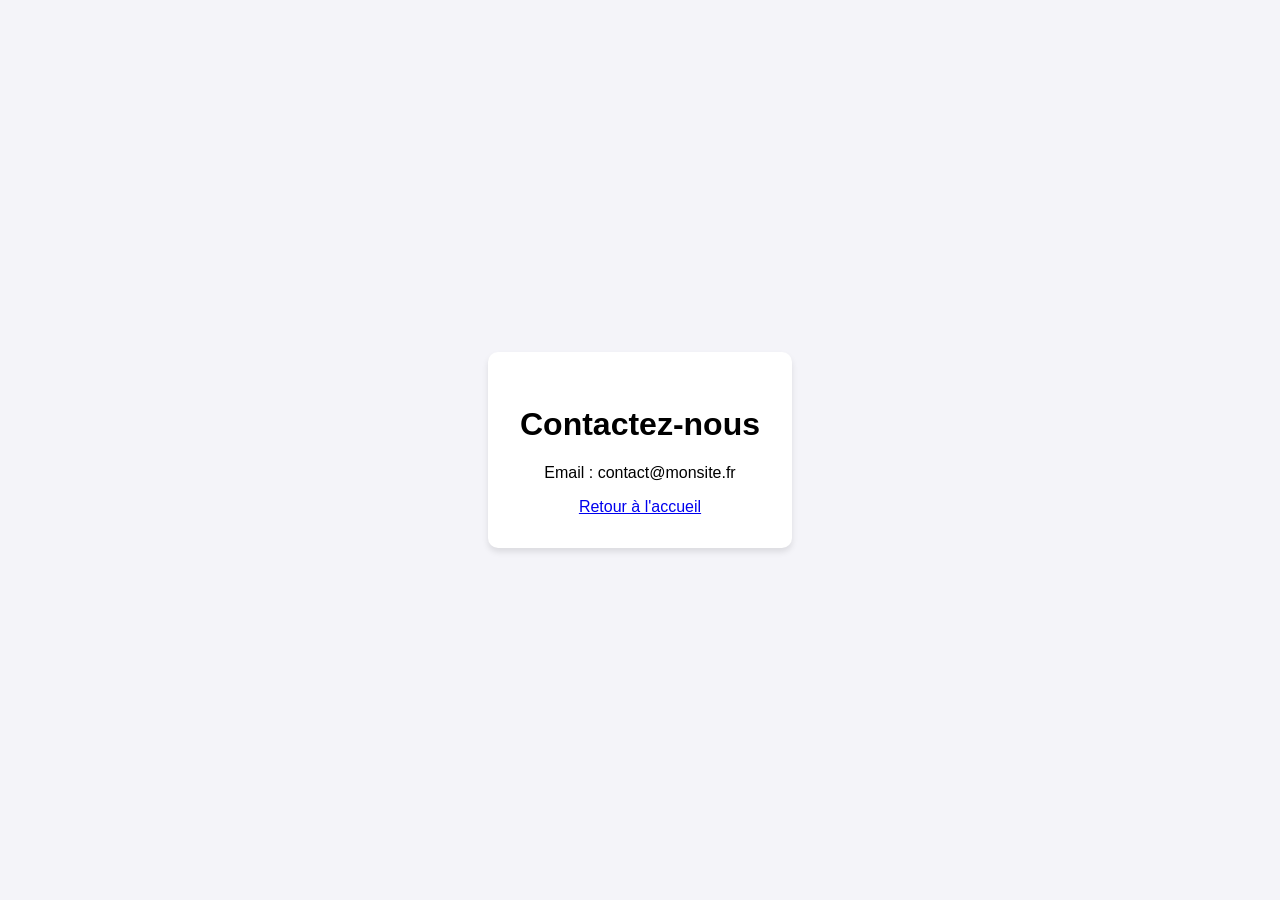
==== contact.html @ c43c8aea "page contact added" ====
<!DOCTYPE html>
<html lang="fr">
<head>
    <meta charset="UTF-8">
    <title>Contact</title>
    <link rel="stylesheet" href="css/ligne.css">
</head>
<body>
    <div class="card">
        <h1>Contactez-nous</h1>
        <p>Email : contact@monsite.fr</p>
        <a href="index.html">Retour à l'accueil</a>
    </div>
</body>
</html>
---- css/ligne.css ----
body {
    font-family: Arial, sans-serif;
    background-color: #f4f4f9;
    display: flex;
    justify-content: center;
    align-items: center;
    height: 100vh;
    margin: 0;
}

.card {
    background: white;
    padding: 2rem;
    border-radius: 10px;
    box-shadow: 0 4px 6px rgba(0,0,0,0.1);
    text-align: center;
}

.ligne-graphique {
    height: 5px;
    width: 100%;
    background: linear-gradient(90deg, #007bff, #ff007f);
    margin-top: 20px;
    border-radius: 5px;
h1 {
    color: #333;
    font-size: 2.5rem;
    text-transform: uppercase;
    letter-spacing: 2px;
}
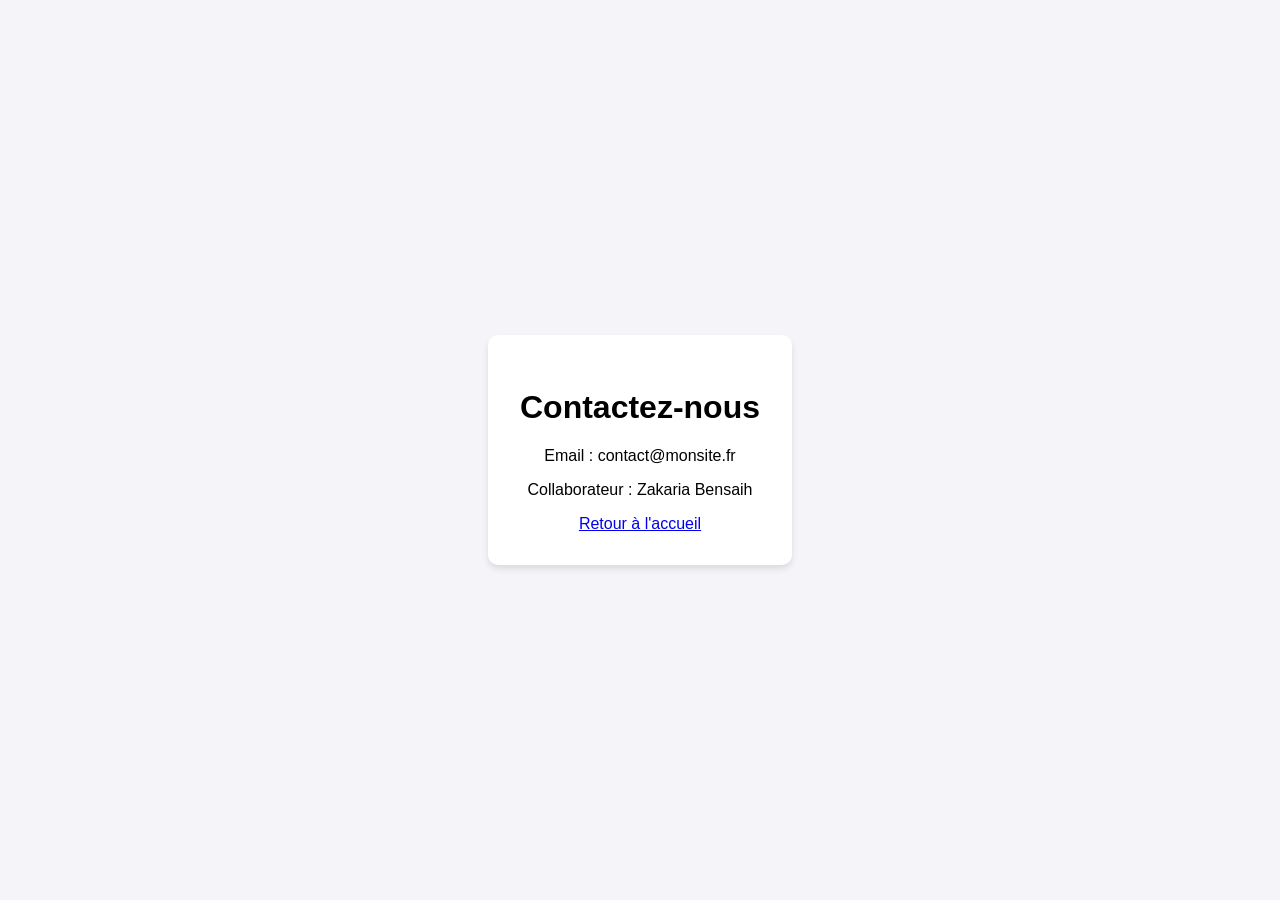
==== commit e1a09187: "Ajout de mon nom à la page contact" ====
--- a/contact.html
+++ b/contact.html
@@ -9,6 +9,7 @@
     <div class="card">
         <h1>Contactez-nous</h1>
         <p>Email : contact@monsite.fr</p>
+	<p>Collaborateur : Zakaria Bensaih</p>
         <a href="index.html">Retour à l'accueil</a>
     </div>
 </body>
--- a/css/ligne.css
+++ b/css/ligne.css
@@ -23,8 +23,10 @@
     margin-top: 20px;
     border-radius: 5px;
 h1 {
-    color: #333;
+    color: green;
     font-size: 2.5rem;
     text-transform: uppercase;
     letter-spacing: 2px;
 }
+/* Commentaire pour forcer un commit */
+
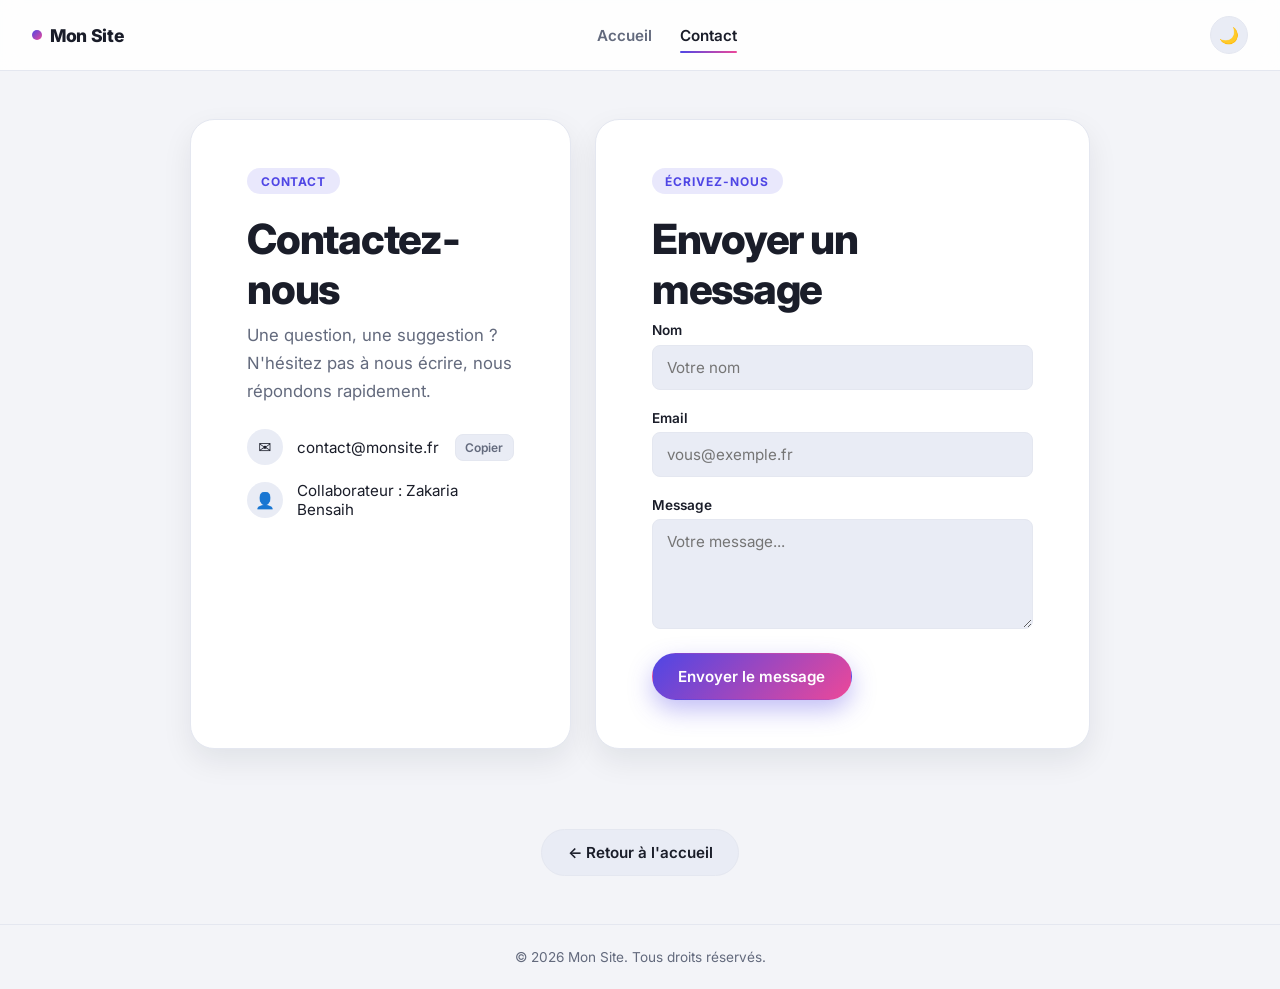
==== commit 8b67a50e: "some changes" ====
--- a/contact.html
+++ b/contact.html
@@ -2,15 +2,87 @@
 <html lang="fr">
 <head>
     <meta charset="UTF-8">
-    <title>Contact</title>
+    <meta name="viewport" content="width=device-width, initial-scale=1.0">
+    <title>Mon Site — Contact</title>
+
+    <link rel="preconnect" href="https://fonts.googleapis.com">
+    <link rel="preconnect" href="https://fonts.gstatic.com" crossorigin>
+    <link href="https://fonts.googleapis.com/css2?family=Inter:wght@300;400;600;700;800&display=swap" rel="stylesheet">
+
     <link rel="stylesheet" href="css/ligne.css">
 </head>
 <body>
-    <div class="card">
-        <h1>Contactez-nous</h1>
-        <p>Email : contact@monsite.fr</p>
-	<p>Collaborateur : Zakaria Bensaih</p>
-        <a href="index.html">Retour à l'accueil</a>
-    </div>
+
+    <nav class="navbar">
+        <div class="nav-brand"><span class="dot"></span> Mon Site</div>
+        <div class="nav-links">
+            <a href="index.html">Accueil</a>
+            <a href="contact.html">Contact</a>
+        </div>
+        <div class="nav-actions">
+            <button class="theme-toggle" aria-label="Changer de thème">🌙</button>
+            <button class="nav-toggle" aria-label="Ouvrir le menu">☰</button>
+        </div>
+    </nav>
+
+    <main>
+        <div class="contact-grid">
+            <div class="card">
+                <span class="eyebrow">Contact</span>
+                <h1>Contactez-nous</h1>
+                <p>Une question, une suggestion ? N'hésitez pas à nous écrire, nous répondons rapidement.</p>
+
+                <ul class="info-list">
+                    <li>
+                        <span class="info-icon">✉️</span>
+                        <span>contact@monsite.fr</span>
+                        <button class="copy-btn" data-copy="contact@monsite.fr">Copier</button>
+                    </li>
+                    <li>
+                        <span class="info-icon">👤</span>
+                        <span>Collaborateur : Zakaria Bensaih</span>
+                    </li>
+                </ul>
+            </div>
+
+            <div class="card">
+                <span class="eyebrow">Écrivez-nous</span>
+                <h1>Envoyer un message</h1>
+
+                <form id="contact-form" novalidate>
+                    <div class="form-group">
+                        <label for="name">Nom</label>
+                        <input type="text" id="name" name="name" placeholder="Votre nom" required>
+                        <span class="error">Merci d'indiquer votre nom (2 caractères min.).</span>
+                    </div>
+
+                    <div class="form-group">
+                        <label for="email">Email</label>
+                        <input type="email" id="email" name="email" placeholder="vous@exemple.fr" required>
+                        <span class="error">Merci de saisir une adresse email valide.</span>
+                    </div>
+
+                    <div class="form-group">
+                        <label for="message">Message</label>
+                        <textarea id="message" name="message" placeholder="Votre message..." required></textarea>
+                        <span class="error">Votre message doit contenir au moins 10 caractères.</span>
+                    </div>
+
+                    <button type="submit" class="btn btn-primary">Envoyer le message</button>
+                    <div id="form-status" class="form-status">✅ Message envoyé avec succès !</div>
+                </form>
+            </div>
+        </div>
+
+        <div class="cta-group">
+            <a href="index.html" class="btn btn-secondary">← Retour à l'accueil</a>
+        </div>
+    </main>
+
+    <footer>
+        &copy; 2026 Mon Site. Tous droits réservés.
+    </footer>
+
+    <script src="js/main.js"></script>
 </body>
 </html>
--- a/css/ligne.css
+++ b/css/ligne.css
@@ -1,32 +1,581 @@
+/* =========================================================
+   Design system - variables
+   ========================================================= */
+:root {
+    --bg: #f3f4f8;
+    --bg-alt: #e9ecf5;
+    --card-bg: #ffffff;
+    --text-main: #1a1d29;
+    --text-muted: #636a7d;
+    --border: #e4e7f0;
+
+    --primary: #4f46e5;
+    --primary-light: #818cf8;
+    --accent: #ec4899;
+    --success: #16a34a;
+    --danger: #dc2626;
+
+    --radius-lg: 24px;
+    --radius-md: 14px;
+    --radius-sm: 8px;
+
+    --shadow-sm: 0 1px 3px rgba(17, 20, 34, 0.06);
+    --shadow-md: 0 12px 30px rgba(17, 20, 34, 0.08);
+    --shadow-lg: 0 25px 50px rgba(17, 20, 34, 0.12);
+
+    color-scheme: light;
+}
+
+:root[data-theme="dark"] {
+    --bg: #0f1117;
+    --bg-alt: #161925;
+    --card-bg: #1a1d29;
+    --text-main: #eef0f6;
+    --text-muted: #9aa1b4;
+    --border: #2a2e3f;
+
+    --shadow-sm: 0 1px 3px rgba(0, 0, 0, 0.4);
+    --shadow-md: 0 12px 30px rgba(0, 0, 0, 0.45);
+    --shadow-lg: 0 25px 50px rgba(0, 0, 0, 0.55);
+
+    color-scheme: dark;
+}
+
+/* =========================================================
+   Reset & base
+   ========================================================= */
+* {
+    margin: 0;
+    padding: 0;
+    box-sizing: border-box;
+}
+
+html {
+    scroll-behavior: smooth;
+}
+
 body {
-    font-family: Arial, sans-serif;
-    background-color: #f4f4f9;
-    display: flex;
+    font-family: 'Inter', system-ui, sans-serif;
+    background: var(--bg);
+    color: var(--text-main);
+    min-height: 100vh;
+    display: flex;
+    flex-direction: column;
+    transition: background-color 0.3s ease, color 0.3s ease;
+}
+
+a {
+    color: inherit;
+    text-decoration: none;
+}
+
+button {
+    font-family: inherit;
+}
+
+/* =========================================================
+   Navigation
+   ========================================================= */
+.navbar {
+    position: sticky;
+    top: 0;
+    z-index: 100;
+    display: flex;
+    align-items: center;
+    justify-content: space-between;
+    padding: 1rem 2rem;
+    background: color-mix(in srgb, var(--card-bg) 85%, transparent);
+    backdrop-filter: blur(10px);
+    border-bottom: 1px solid var(--border);
+}
+
+.nav-brand {
+    display: flex;
+    align-items: center;
+    gap: 0.5rem;
+    font-weight: 800;
+    font-size: 1.1rem;
+    letter-spacing: -0.02em;
+}
+
+.nav-brand .dot {
+    width: 10px;
+    height: 10px;
+    border-radius: 50%;
+    background: linear-gradient(135deg, var(--primary), var(--accent));
+}
+
+.nav-links {
+    display: flex;
+    align-items: center;
+    gap: 1.75rem;
+}
+
+.nav-links a {
+    position: relative;
+    font-weight: 600;
+    font-size: 0.95rem;
+    color: var(--text-muted);
+    padding: 0.25rem 0;
+    transition: color 0.2s ease;
+}
+
+.nav-links a::after {
+    content: "";
+    position: absolute;
+    left: 0;
+    bottom: -4px;
+    width: 0;
+    height: 2px;
+    border-radius: 2px;
+    background: linear-gradient(90deg, var(--primary), var(--accent));
+    transition: width 0.25s ease;
+}
+
+.nav-links a:hover,
+.nav-links a.active {
+    color: var(--text-main);
+}
+
+.nav-links a:hover::after,
+.nav-links a.active::after {
+    width: 100%;
+}
+
+.nav-actions {
+    display: flex;
+    align-items: center;
+    gap: 0.75rem;
+}
+
+.theme-toggle {
+    display: flex;
+    align-items: center;
     justify-content: center;
-    align-items: center;
-    height: 100vh;
-    margin: 0;
+    width: 38px;
+    height: 38px;
+    border-radius: 50%;
+    border: 1px solid var(--border);
+    background: var(--bg-alt);
+    color: var(--text-main);
+    cursor: pointer;
+    font-size: 1rem;
+    transition: transform 0.2s ease, background 0.2s ease;
+}
+
+.theme-toggle:hover {
+    transform: rotate(15deg) scale(1.05);
+}
+
+.nav-toggle {
+    display: none;
+    width: 38px;
+    height: 38px;
+    border-radius: var(--radius-sm);
+    border: 1px solid var(--border);
+    background: var(--bg-alt);
+    cursor: pointer;
+    align-items: center;
+    justify-content: center;
+    font-size: 1.1rem;
+    color: var(--text-main);
+}
+
+/* =========================================================
+   Layout / main
+   ========================================================= */
+main {
+    flex: 1;
+    display: flex;
+    flex-direction: column;
+    align-items: center;
+    padding: 3rem 1.5rem;
+    gap: 3rem;
 }
 
 .card {
-    background: white;
-    padding: 2rem;
+    background: var(--card-bg);
+    padding: 3rem 3.5rem;
+    border-radius: var(--radius-lg);
+    box-shadow: var(--shadow-md);
+    text-align: center;
+    max-width: 560px;
+    width: 100%;
+    border: 1px solid var(--border);
+    transition: transform 0.3s ease, box-shadow 0.3s ease, background-color 0.3s ease;
+}
+
+.card:hover {
+    transform: translateY(-4px);
+    box-shadow: var(--shadow-lg);
+}
+
+.eyebrow {
+    display: inline-block;
+    font-size: 0.75rem;
+    font-weight: 700;
+    letter-spacing: 0.08em;
+    text-transform: uppercase;
+    color: var(--primary);
+    background: color-mix(in srgb, var(--primary) 12%, transparent);
+    padding: 0.35rem 0.85rem;
+    border-radius: 999px;
+    margin-bottom: 1.25rem;
+}
+
+.greeting-title,
+.card h1 {
+    font-size: 2.6rem;
+    font-weight: 800;
+    letter-spacing: -0.03em;
+    margin-bottom: 0.5rem;
+    color: var(--text-main);
+}
+
+.greeting-subtitle,
+.card p {
+    font-size: 1.05rem;
+    font-weight: 400;
+    color: var(--text-muted);
+    line-height: 1.65;
+}
+
+/* =========================================================
+   Animated gradient line
+   ========================================================= */
+.ligne-graphique-container {
+    width: 100%;
+    display: flex;
+    justify-content: center;
+    margin: 1.75rem 0;
+}
+
+.ligne-graphique {
+    height: 6px;
+    width: 0;
+    background: linear-gradient(90deg, var(--primary), var(--primary-light), var(--accent));
+    background-size: 200% 200%;
     border-radius: 10px;
-    box-shadow: 0 4px 6px rgba(0,0,0,0.1);
+    box-shadow: 0 4px 15px rgba(79, 70, 229, 0.35);
+    animation:
+        expandWidth 1.2s cubic-bezier(0.25, 1, 0.5, 1) forwards,
+        gradientShift 4s ease infinite;
+}
+
+@keyframes expandWidth {
+    0% { width: 0; opacity: 0; }
+    100% { width: 80%; opacity: 1; }
+}
+
+@keyframes gradientShift {
+    0% { background-position: 0% 50%; }
+    50% { background-position: 100% 50%; }
+    100% { background-position: 0% 50%; }
+}
+
+/* =========================================================
+   CTA buttons
+   ========================================================= */
+.cta-group {
+    display: flex;
+    justify-content: center;
+    gap: 1rem;
+    margin-top: 2rem;
+    flex-wrap: wrap;
+}
+
+.btn {
+    display: inline-flex;
+    align-items: center;
+    gap: 0.5rem;
+    padding: 0.8rem 1.6rem;
+    border-radius: 999px;
+    font-weight: 600;
+    font-size: 0.95rem;
+    border: 1px solid transparent;
+    cursor: pointer;
+    transition: transform 0.2s ease, box-shadow 0.2s ease, background 0.2s ease;
+}
+
+.btn-primary {
+    background: linear-gradient(135deg, var(--primary), var(--accent));
+    color: #fff;
+    box-shadow: 0 10px 25px rgba(79, 70, 229, 0.35);
+}
+
+.btn-primary:hover {
+    transform: translateY(-2px);
+    box-shadow: 0 14px 30px rgba(79, 70, 229, 0.45);
+}
+
+.btn-secondary {
+    background: var(--bg-alt);
+    color: var(--text-main);
+    border-color: var(--border);
+}
+
+.btn-secondary:hover {
+    transform: translateY(-2px);
+    border-color: var(--primary-light);
+}
+
+/* =========================================================
+   Feature grid (index page)
+   ========================================================= */
+.features {
+    display: grid;
+    grid-template-columns: repeat(3, 1fr);
+    gap: 1.5rem;
+    max-width: 900px;
+    width: 100%;
+}
+
+.feature-card {
+    background: var(--card-bg);
+    border: 1px solid var(--border);
+    border-radius: var(--radius-md);
+    padding: 1.75rem 1.5rem;
+    text-align: left;
+    box-shadow: var(--shadow-sm);
+    opacity: 0;
+    transform: translateY(16px);
+    transition: opacity 0.6s ease, transform 0.6s ease, box-shadow 0.25s ease, border-color 0.25s ease;
+}
+
+.feature-card.visible {
+    opacity: 1;
+    transform: translateY(0);
+}
+
+.feature-card:hover {
+    box-shadow: var(--shadow-md);
+    border-color: var(--primary-light);
+}
+
+.feature-icon {
+    width: 42px;
+    height: 42px;
+    display: flex;
+    align-items: center;
+    justify-content: center;
+    border-radius: var(--radius-sm);
+    background: linear-gradient(135deg, var(--primary), var(--accent));
+    color: #fff;
+    font-size: 1.2rem;
+    margin-bottom: 0.9rem;
+}
+
+.feature-card h3 {
+    font-size: 1.05rem;
+    font-weight: 700;
+    margin-bottom: 0.4rem;
+}
+
+.feature-card p {
+    font-size: 0.9rem;
+    color: var(--text-muted);
+    line-height: 1.55;
+}
+
+/* =========================================================
+   Contact page
+   ========================================================= */
+.contact-grid {
+    display: grid;
+    grid-template-columns: 1fr 1.3fr;
+    gap: 1.5rem;
+    max-width: 900px;
+    width: 100%;
+    text-align: left;
+    align-items: stretch;
+}
+
+.contact-grid .card {
+    max-width: none;
+    text-align: left;
+}
+
+.info-list {
+    list-style: none;
+    margin-top: 1.5rem;
+    display: flex;
+    flex-direction: column;
+    gap: 1rem;
+}
+
+.info-list li {
+    display: flex;
+    align-items: center;
+    gap: 0.85rem;
+    font-size: 0.95rem;
+    color: var(--text-main);
+}
+
+.info-icon {
+    width: 36px;
+    height: 36px;
+    flex-shrink: 0;
+    display: flex;
+    align-items: center;
+    justify-content: center;
+    border-radius: 50%;
+    background: var(--bg-alt);
+    font-size: 1rem;
+}
+
+.copy-btn {
+    margin-left: auto;
+    border: 1px solid var(--border);
+    background: var(--bg-alt);
+    color: var(--text-muted);
+    border-radius: var(--radius-sm);
+    padding: 0.3rem 0.6rem;
+    font-size: 0.75rem;
+    font-weight: 600;
+    cursor: pointer;
+    transition: color 0.2s ease, border-color 0.2s ease;
+}
+
+.copy-btn:hover {
+    color: var(--primary);
+    border-color: var(--primary-light);
+}
+
+.form-group {
+    margin-bottom: 1.25rem;
+    text-align: left;
+}
+
+.form-group label {
+    display: block;
+    font-size: 0.85rem;
+    font-weight: 600;
+    margin-bottom: 0.4rem;
+    color: var(--text-main);
+}
+
+.form-group input,
+.form-group textarea {
+    width: 100%;
+    padding: 0.75rem 0.9rem;
+    border-radius: var(--radius-sm);
+    border: 1px solid var(--border);
+    background: var(--bg-alt);
+    color: var(--text-main);
+    font-family: inherit;
+    font-size: 0.95rem;
+    transition: border-color 0.2s ease, box-shadow 0.2s ease;
+}
+
+.form-group textarea {
+    resize: vertical;
+    min-height: 110px;
+}
+
+.form-group input:focus,
+.form-group textarea:focus {
+    outline: none;
+    border-color: var(--primary);
+    box-shadow: 0 0 0 3px color-mix(in srgb, var(--primary) 20%, transparent);
+}
+
+.form-group .error {
+    display: none;
+    color: var(--danger);
+    font-size: 0.78rem;
+    margin-top: 0.35rem;
+}
+
+.form-group.invalid input,
+.form-group.invalid textarea {
+    border-color: var(--danger);
+}
+
+.form-group.invalid .error {
+    display: block;
+}
+
+.form-status {
+    display: none;
+    align-items: center;
+    gap: 0.5rem;
+    margin-top: 1rem;
+    padding: 0.75rem 1rem;
+    border-radius: var(--radius-sm);
+    background: color-mix(in srgb, var(--success) 12%, transparent);
+    color: var(--success);
+    font-size: 0.9rem;
+    font-weight: 600;
+}
+
+.form-status.visible {
+    display: flex;
+}
+
+/* =========================================================
+   Footer
+   ========================================================= */
+footer {
     text-align: center;
-}
-
-.ligne-graphique {
-    height: 5px;
-    width: 100%;
-    background: linear-gradient(90deg, #007bff, #ff007f);
-    margin-top: 20px;
-    border-radius: 5px;
-h1 {
-    color: green;
-    font-size: 2.5rem;
-    text-transform: uppercase;
-    letter-spacing: 2px;
-}
-/* Commentaire pour forcer un commit */
-
+    font-size: 0.85rem;
+    color: var(--text-muted);
+    padding: 1.5rem;
+    border-top: 1px solid var(--border);
+}
+
+/* =========================================================
+   Responsive
+   ========================================================= */
+@media (max-width: 760px) {
+    .features,
+    .contact-grid {
+        grid-template-columns: 1fr;
+    }
+
+    .nav-links {
+        position: absolute;
+        top: 100%;
+        left: 0;
+        right: 0;
+        flex-direction: column;
+        align-items: flex-start;
+        gap: 1rem;
+        background: var(--card-bg);
+        border-bottom: 1px solid var(--border);
+        padding: 1.25rem 2rem;
+        max-height: 0;
+        overflow: hidden;
+        transition: max-height 0.3s ease, padding 0.3s ease;
+    }
+
+    .nav-links.open {
+        max-height: 300px;
+        padding: 1.25rem 2rem;
+    }
+
+    .nav-toggle {
+        display: flex;
+    }
+}
+
+@media (max-width: 600px) {
+    .card {
+        padding: 2.25rem 1.5rem;
+    }
+
+    .greeting-title,
+    .card h1 {
+        font-size: 2rem;
+    }
+
+    .ligne-graphique {
+        animation:
+            expandWidthMobile 1.2s cubic-bezier(0.25, 1, 0.5, 1) forwards,
+            gradientShift 4s ease infinite;
+    }
+}
+
+@keyframes expandWidthMobile {
+    0% { width: 0; opacity: 0; }
+    100% { width: 100%; opacity: 1; }
+}
